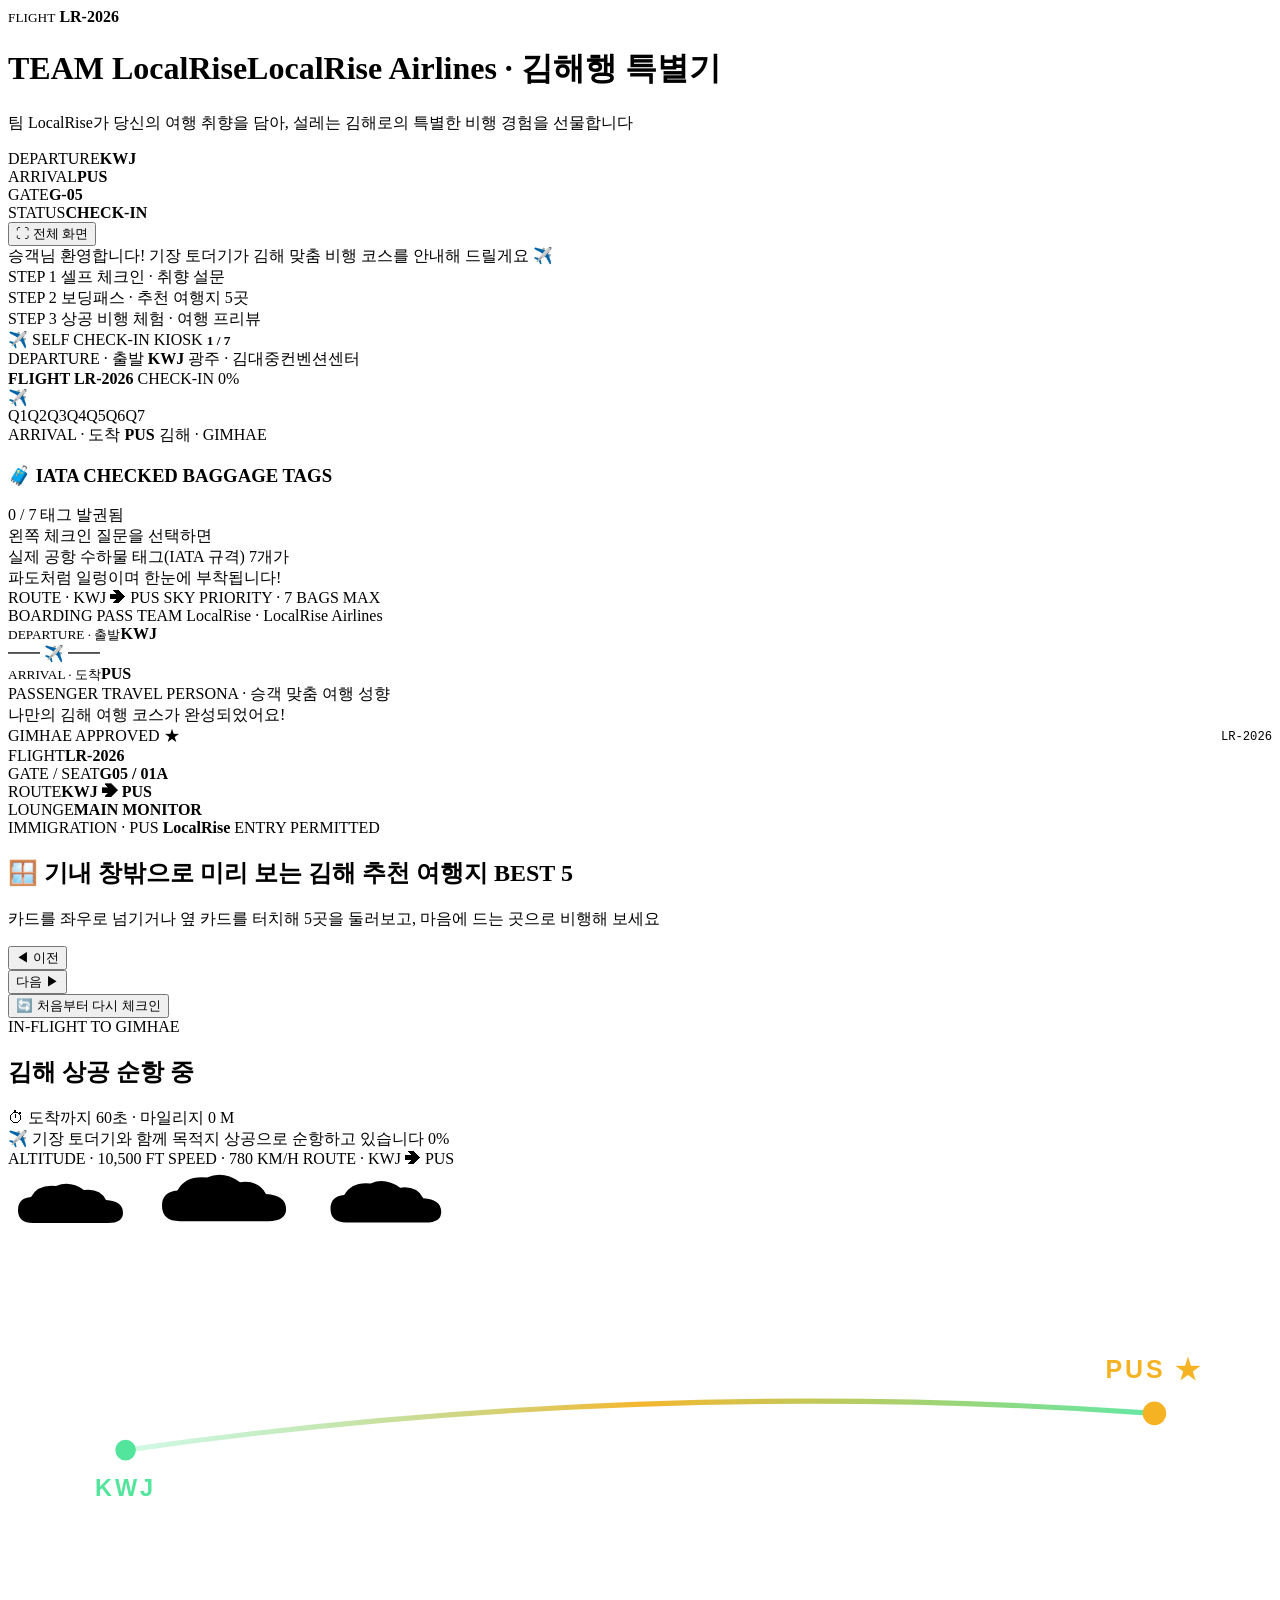
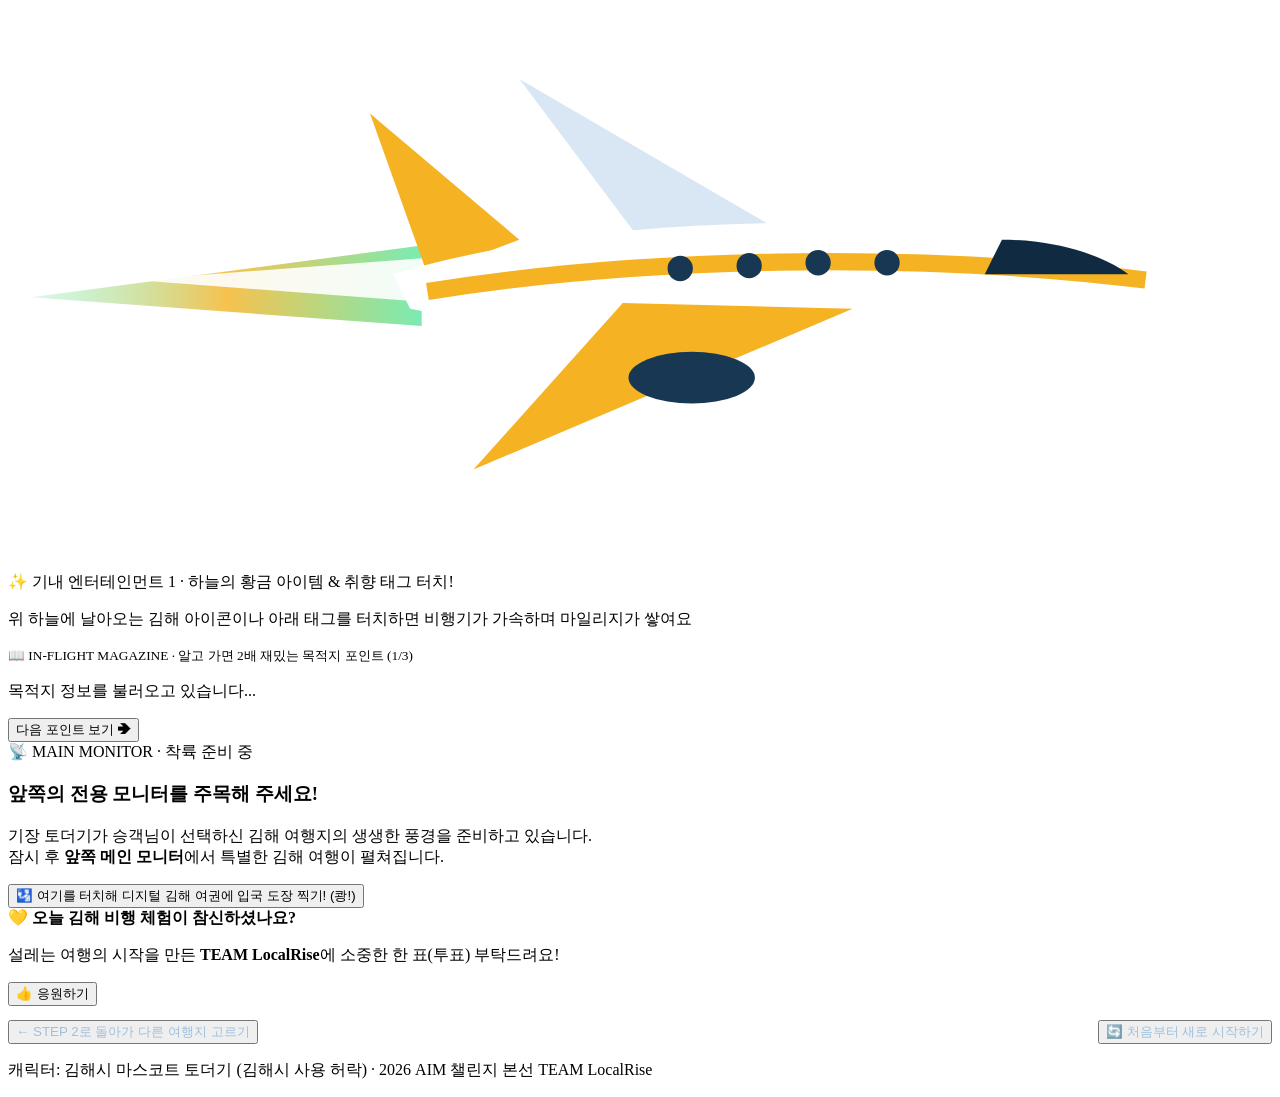
==== agent/static/airport.html @ 3593a007 "여행한다는 경험을 주기 위해서 공항 컨셉 테마로 꾸몄음" ====
<!DOCTYPE html>
<html lang="ko">
<head>
<meta charset="UTF-8">
<meta name="viewport" content="width=device-width, initial-scale=1, maximum-scale=1, user-scalable=no">
<meta name="mobile-web-app-capable" content="yes">
<meta name="apple-mobile-web-app-capable" content="yes">
<title>TEAM LocalRise · LocalRise Airlines 김해행 특별기</title>
<!-- 전시장 인터넷이 끊겨도 동작하도록 외부 폰트·스크립트를 쓰지 않고 로컬 CSS/JS로 분리 구성 -->
<link rel="stylesheet" href="/static/airport.css">
</head>
<body>
<div class="wrap">
  <!-- 상단 공항 전광판 헤더 -->
  <header class="airport-header">
    <div class="brand-left">
      <div class="flight-badge">
        <small>FLIGHT</small>
        <strong>LR-2026</strong>
      </div>
      <div class="title-box">
        <h1><b class="team-pill">TEAM LocalRise</b>LocalRise Airlines · <span>김해행 특별기</span></h1>
        <p class="sub">팀 LocalRise가 당신의 여행 취향을 담아, 설레는 김해로의 특별한 비행 경험을 선물합니다</p>
      </div>
    </div>

    <div class="fids-board">
      <div class="fids-item"><span>DEPARTURE</span><b>KWJ</b></div>
      <div class="fids-item"><span>ARRIVAL</span><b>PUS</b></div>
      <div class="fids-item"><span>GATE</span><b>G-05</b></div>
      <div class="fids-item"><span>STATUS</span><b class="blink" id="fidsStatus">CHECK-IN</b></div>
    </div>

    <div class="header-right">
      <button class="fs-btn" id="fsBtn" type="button" onclick="toggleFullscreen()">⛶ 전체 화면</button>
      <div class="bot">
        <div class="bubble" id="headerBubble">승객님 환영합니다! 기장 토더기가 김해 맞춤 비행 코스를 안내해 드릴게요 ✈️</div>
        <img src="/static/brand/todeogi_hello.png" alt="" onerror="this.remove()">
      </div>
    </div>
  </header>

  <!-- 3단계 진행 표시줄 (완료된 단계만 터치 이동 가능) -->
  <nav class="stepper">
    <div class="step-pill active" id="stepPill1" onclick="navigateStep(1)">
      <span class="num">STEP 1</span>
      <span>셀프 체크인 · 취향 설문</span>
    </div>
    <div class="step-pill locked" id="stepPill2" onclick="navigateStep(2)">
      <span class="num">STEP 2</span>
      <span>보딩패스 · 추천 여행지 5곳</span>
    </div>
    <div class="step-pill locked" id="stepPill3" onclick="navigateStep(3)">
      <span class="num">STEP 3</span>
      <span>상공 비행 체험 · 여행 프리뷰</span>
    </div>
  </nav>

  <!-- ==================== STAGE 1: 셀프 체크인 & IATA 수하물 태그 ==================== -->
  <section class="stage active" id="stage1">
    <div class="checkin-grid">
      <div class="panel">
        <div class="kiosk-top">
          <span class="kiosk-badge">✈️ SELF CHECK-IN KIOSK</span>
          <span style="font-size:.84rem;color:var(--muted);font-weight:700" id="qCounter">1 / 7</span>
        </div>

        <div class="runway-wrap">
          <div class="airport-endpoint dep">
            <span class="endpoint-role">DEPARTURE · 출발</span>
            <strong class="endpoint-iata">KWJ</strong>
            <span class="endpoint-city">광주 · 김대중컨벤션센터</span>
          </div>

          <div class="runway-center">
            <div class="runway-status-row">
              <b>FLIGHT LR-2026</b>
              <span id="runwayPct">CHECK-IN 0%</span>
            </div>
            <div class="runway-track">
              <div class="runway-fill" id="runwayFill" style="width: 0%"></div>
              <div class="plane-icon" id="planeIcon" style="left: 4%">✈️</div>
            </div>
            <div class="runway-dots" id="runwayDots">
              <span class="curr">Q1</span><span>Q2</span><span>Q3</span><span>Q4</span><span>Q5</span><span>Q6</span><span>Q7</span>
            </div>
          </div>

          <div class="airport-endpoint arr">
            <span class="endpoint-role">ARRIVAL · 도착</span>
            <strong class="endpoint-iata">PUS</strong>
            <span class="endpoint-city">김해 · GIMHAE</span>
          </div>
        </div>

        <div id="surveyBox"><div class="spinner"></div></div>
      </div>

      <!-- 오른쪽: 실제 항공사 IATA 수하물 태그 7개 한눈에 보기 보드 -->
      <aside class="luggage-panel">
        <div>
          <div class="luggage-header">
            <h3>🧳 IATA CHECKED BAGGAGE TAGS</h3>
            <span id="tagCountText">0 / 7 태그 발권됨</span>
          </div>
          <div class="suitcase" id="profile">
            <div class="luggage-empty">왼쪽 체크인 질문을 선택하면<br>실제 공항 수하물 태그(IATA 규격) 7개가<br>파도처럼 일렁이며 한눈에 부착됩니다!</div>
          </div>
        </div>
        <div class="luggage-foot">
          <span>ROUTE · KWJ ➔ PUS</span>
          <span>SKY PRIORITY · 7 BAGS MAX</span>
        </div>
      </aside>
    </div>
  </section>

  <!-- ==================== STAGE 2: 보딩패스 & 추천 여행지 5곳 선택 ==================== -->
  <section class="stage" id="stage2">
    <!-- 상단: 보딩패스 티켓 -->
    <div class="boarding-pass">
      <div class="bp-main">
        <div class="bp-top">
          <div class="bp-airline">
            <span>BOARDING PASS</span>
            TEAM LocalRise · LocalRise Airlines
          </div>
          <div class="bp-route">
            <div class="bp-city"><small>DEPARTURE · 출발</small><b>KWJ</b></div>
            <div class="bp-plane">━━ ✈️ ━━</div>
            <div class="bp-city"><small>ARRIVAL · 도착</small><b>PUS</b></div>
          </div>
        </div>

        <div class="bp-persona-box">
          <img src="/static/brand/todeogi_thumbsup.png" alt="" onerror="this.remove()">
          <div>
            <div class="bp-persona-label">PASSENGER TRAVEL PERSONA · 승객 맞춤 여행 성향</div>
            <div class="bp-persona-text" id="bpPersona">나만의 김해 여행 코스가 완성되었어요!</div>
          </div>
        </div>

        <div class="bp-tags" id="bpTags"></div>
      </div>

      <div class="bp-stub">
        <div class="bp-stub-left">
          <div style="display:flex;justify-content:space-between;align-items:center;gap:8px;">
            <span class="stamp-mark">GIMHAE APPROVED ★</span>
            <span style="font-family:monospace;font-size:.76rem;color:var(--muted)" id="bpSession">LR-2026</span>
          </div>
          <div class="stub-info">
            <div><span>FLIGHT</span><b>LR-2026</b></div>
            <div><span>GATE / SEAT</span><b>G05 / 01A</b></div>
            <div><span>ROUTE</span><b>KWJ ➔ PUS</b></div>
            <div><span>LOUNGE</span><b>MAIN MONITOR</b></div>
          </div>
        </div>

        <!-- 입국 심사 도장 (LocalRise Immigration Stamp) -->
        <div class="immigration-stamp" aria-label="LocalRise Immigration Stamp">
          <div class="imm-stamp-ring">
            <span class="imm-stamp-top">IMMIGRATION · PUS</span>
            <strong class="imm-stamp-center">LocalRise</strong>
            <span class="imm-stamp-sub">ENTRY PERMITTED</span>
          </div>
        </div>
      </div>
    </div>

    <!-- 하단: 비행기 창문 뷰 5개 추천지 셔플 카드 덱 -->
    <div class="window-deck-section">
      <div class="deck-header">
        <div>
          <h2>🪟 기내 창밖으로 미리 보는 김해 추천 여행지 BEST 5</h2>
          <p>카드를 좌우로 넘기거나 옆 카드를 터치해 5곳을 둘러보고, 마음에 드는 곳으로 비행해 보세요</p>
        </div>
        <div class="deck-controls">
          <button class="deck-nav-btn" id="prevCardBtn" type="button" aria-label="이전 추천지">◀ 이전</button>
          <div class="deck-dots" id="deckDots"></div>
          <button class="deck-nav-btn" id="nextCardBtn" type="button" aria-label="다음 추천지">다음 ▶</button>
        </div>
      </div>

      <div class="deck-viewport" id="deckViewport">
        <div class="deck-stage" id="recoBox"></div>
      </div>
    </div>

    <div class="stage-bottom-bar">
      <button class="restart-btn" id="restart" type="button">🔄 처음부터 다시 체크인</button>
    </div>
  </section>

  <!-- ==================== STAGE 3: 상공 비행 체험 + 모니터 안내 ==================== -->
  <section class="stage" id="stage3">
    <div class="inflight-stage">
      <div class="inflight-top-bar">
        <div class="inflight-dest-badge">
          <span>IN-FLIGHT TO GIMHAE</span>
          <h2 id="inflightTitle">김해 상공 순항 중</h2>
        </div>
        <div class="countdown-pill" id="countdownPill">⏱ 도착까지 60초 · 마일리지 0 M</div>
      </div>

      <!-- 60초 비행 진행 게이지 -->
      <div class="render-progress-box">
        <div class="render-progress-head">
          <span id="renderStatusText">✈️ 기장 토더기와 함께 목적지 상공으로 순항하고 있습니다</span>
          <span id="renderPctText">0%</span>
        </div>
        <div class="render-bar-bg">
          <div class="render-bar-fill" id="renderBarFill"></div>
        </div>
      </div>

      <!-- 하늘 비행 + 터치 가능한 가야 왕관/별 수집 미니게임 씬 -->
      <div class="flight-sky-scene" id="flightScene">
        <div class="cockpit-hud">
          <span class="hud-pill" id="hudAlt">ALTITUDE · 10,500 FT</span>
          <span class="hud-pill" id="hudSpeed">SPEED · 780 KM/H</span>
          <span class="hud-pill" id="hudRoute">ROUTE · KWJ ➔ PUS</span>
        </div>

        <div class="wind-lines">
          <div class="wind-line" style="top:28%;width:140px;animation-delay:0s;animation-duration:0.85s"></div>
          <div class="wind-line" style="top:45%;width:210px;animation-delay:0.3s;animation-duration:0.7s"></div>
          <div class="wind-line" style="top:65%;width:160px;animation-delay:0.55s;animation-duration:0.95s"></div>
          <div class="wind-line" style="top:80%;width:190px;animation-delay:0.15s;animation-duration:0.75s"></div>
        </div>

        <svg class="cloud-item" style="top:22px;width:130px;height:55px;animation-duration:6.5s;animation-delay:-1s" viewBox="0 0 130 55">
          <path d="M25,45 Q10,45 10,32 Q10,20 23,19 Q30,6 48,8 Q62,2 76,12 Q92,10 98,22 Q115,23 115,35 Q115,45 100,45 Z"/>
        </svg>
        <svg class="cloud-item" style="top:125px;width:170px;height:65px;animation-duration:5.2s;animation-delay:-3.2s" viewBox="0 0 130 55">
          <path d="M25,45 Q10,45 10,32 Q10,20 23,19 Q30,6 48,8 Q62,2 76,12 Q92,10 98,22 Q115,23 115,35 Q115,45 100,45 Z"/>
        </svg>
        <svg class="cloud-item cloud-front" style="top:148px;width:145px;height:58px;animation-duration:3.4s;animation-delay:-0.8s" viewBox="0 0 130 55">
          <path d="M25,45 Q10,45 10,32 Q10,20 23,19 Q30,6 48,8 Q62,2 76,12 Q92,10 98,22 Q115,23 115,35 Q115,45 100,45 Z"/>
        </svg>

        <svg class="route-svg" viewBox="0 0 860 220" preserveAspectRatio="none">
          <defs>
            <linearGradient id="routeGrad" x1="0%" y1="0%" x2="100%" y2="0%">
              <stop offset="0%" stop-color="#52e59b" stop-opacity="0.25"/>
              <stop offset="50%" stop-color="#f5b324" stop-opacity="0.95"/>
              <stop offset="100%" stop-color="#52e59b" stop-opacity="0.9"/>
            </linearGradient>
          </defs>
          <path class="route-dash" d="M 80 145 Q 430 95 780 120" fill="none" stroke="url(#routeGrad)" stroke-width="3.5"/>
          <circle cx="80" cy="145" r="7" fill="#52e59b"/>
          <text x="80" y="176" text-anchor="middle" fill="#52e59b" font-family="'Montserrat', 'Segoe UI', 'Pretendard', sans-serif" font-size="16" font-weight="900" letter-spacing="2">KWJ</text>
          <circle cx="780" cy="120" r="8" fill="#f5b324"/>
          <text x="780" y="96" text-anchor="middle" fill="#f5b324" font-family="'Montserrat', 'Segoe UI', 'Pretendard', sans-serif" font-size="17" font-weight="900" letter-spacing="2">PUS ★</text>
        </svg>

        <div class="flying-jet-wrap" id="flyingJet">
          <svg viewBox="0 0 220 105" width="100%" height="100%">
            <g class="jet-contrail">
              <polygon points="4,58 72,49 72,63" fill="url(#routeGrad)" opacity="0.85"/>
              <polygon points="22,55 75,51 75,59" fill="#ffffff" opacity="0.9"/>
            </g>
            <g transform="translate(55, 12)">
              <polygon points="18,42 8,14 34,36" fill="#f5b324"/>
              <polygon points="58,40 34,8 82,36" fill="#d9e7f5"/>
              <path d="M12,42 C45,32 95,30 138,38 C148,40 154,44 146,49 C112,56 52,55 15,48 Z" fill="#ffffff"/>
              <path d="M18,45 C55,39 102,38 143,43" fill="none" stroke="#f5b324" stroke-width="3"/>
              <path d="M118,36 C128,36 136,39 140,42 L115,42 Z" fill="#102a42"/>
              <circle cx="62" cy="41" r="2.2" fill="#173753"/>
              <circle cx="74" cy="40.5" r="2.2" fill="#173753"/>
              <circle cx="86" cy="40" r="2.2" fill="#173753"/>
              <circle cx="98" cy="40" r="2.2" fill="#173753"/>
              <polygon points="52,47 26,76 92,48" fill="#f5b324"/>
              <ellipse cx="64" cy="60" rx="11" ry="4.5" fill="#173753"/>
            </g>
          </svg>
        </div>

        <!-- 하늘에 떠다니는 보너스 아이템 컨테이너 -->
        <div id="skyTokenLayer"></div>
      </div>

      <!-- 하단 2열: 왼쪽 기내 엔터테인먼트 / 오른쪽 외부 모니터 안내 & 여권 스탬프 & 응원 -->
      <div class="inflight-grid">
        <div class="ent-card">
          <div>
            <div class="ent-title">✨ 기내 엔터테인먼트 1 · 하늘의 황금 아이템 & 취향 태그 터치!</div>
            <p class="ent-sub">위 하늘에 날아오는 김해 아이콘이나 아래 태그를 터치하면 비행기가 가속하며 마일리지가 쌓여요</p>
            <div class="floating-tags" id="floatingTags"></div>
          </div>

          <div class="magazine-box">
            <small id="magStepLabel">📖 IN-FLIGHT MAGAZINE · 알고 가면 2배 재밌는 목적지 포인트 (1/3)</small>
            <p id="magFactText">목적지 정보를 불러오고 있습니다...</p>
            <button class="next-tip-btn" id="nextTipBtn" type="button">다음 포인트 보기 ➔</button>
          </div>
        </div>

        <div class="monitor-broadcast-card">
          <div>
            <div class="tv-frame">
              <span class="tv-status-badge" id="tvStatusBadge">📡 MAIN MONITOR · 착륙 준비 중</span>
              <h3 id="tvHeadline">앞쪽의 전용 모니터를 주목해 주세요!</h3>
              <p id="tvSubtext">기장 토더기가 승객님이 선택하신 김해 여행지의 생생한 풍경을 준비하고 있습니다.<br>잠시 후 <b>앞쪽 메인 모니터</b>에서 특별한 김해 여행이 펼쳐집니다.</p>
            </div>

            <button class="passport-stamp-btn" id="passportStampBtn" type="button">
              🛂 여기를 터치해 디지털 김해 여권에 입국 도장 찍기! (쾅!)
            </button>
          </div>

          <div class="vote-banner">
            <div>
              <strong>💛 오늘 김해 비행 체험이 참신하셨나요?</strong>
              <p>설레는 여행의 시작을 만든 <b>TEAM LocalRise</b>에 소중한 한 표(투표) 부탁드려요!</p>
            </div>
            <button class="like-btn" id="likeBtn" onclick="toggleCheer(this)">👍 응원하기</button>
          </div>
        </div>
      </div>

      <div style="margin-top:14px;display:flex;justify-content:space-between;align-items:center;">
        <button class="back-btn" style="color:#9ec0de;margin:0" onclick="navigateStep(2)">← STEP 2로 돌아가 다른 여행지 고르기</button>
        <button class="back-btn" style="color:#9ec0de;margin:0" onclick="startSurvey()">🔄 처음부터 새로 시작하기</button>
      </div>
    </div>
  </section>

  <p class="credit">캐릭터: 김해시 마스코트 토더기 (김해시 사용 허락) · 2026 AIM 챌린지 본선 TEAM LocalRise</p>
  <div class="debug" id="debug" hidden></div>
</div>

<script src="/static/airport.js"></script>
</body>
</html>
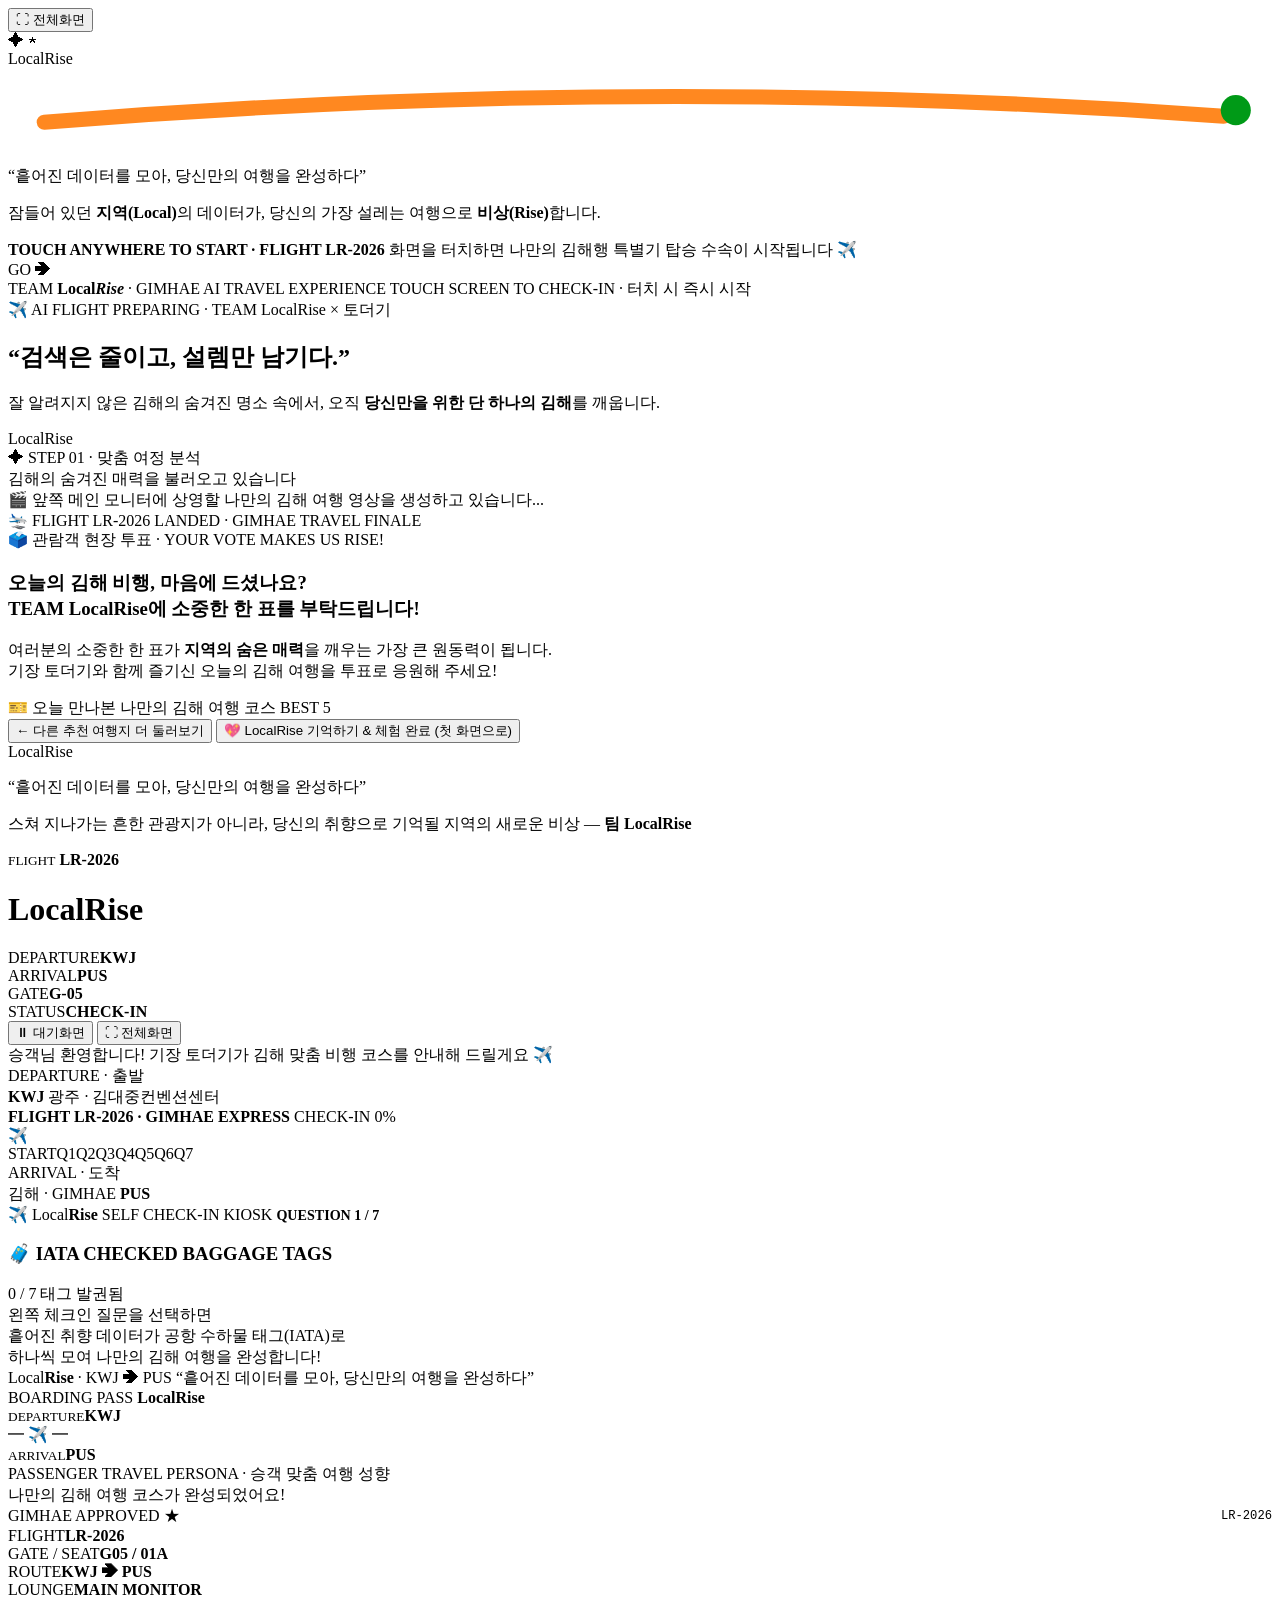
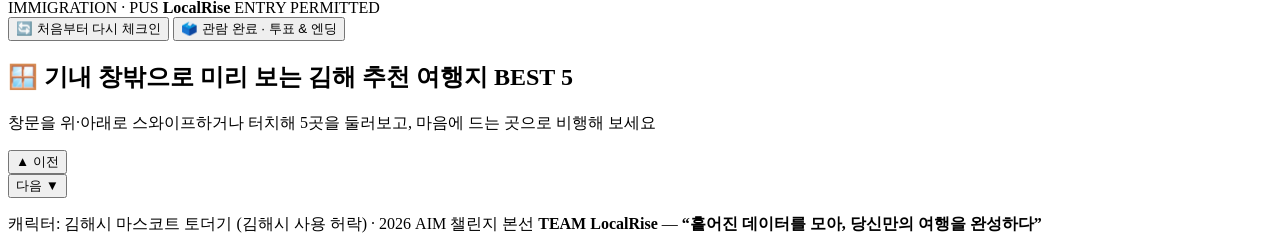
==== commit b5414e16: "영상 로딩 화면 타원 문구 안착 및 텍스트 전환 개선, 영상 완료 후 STEP 2 복귀 흐름 적용" ====
--- a/agent/static/airport.html
+++ b/agent/static/airport.html
@@ -5,22 +5,155 @@
 <meta name="viewport" content="width=device-width, initial-scale=1, maximum-scale=1, user-scalable=no">
 <meta name="mobile-web-app-capable" content="yes">
 <meta name="apple-mobile-web-app-capable" content="yes">
-<title>TEAM LocalRise · LocalRise Airlines 김해행 특별기</title>
+<title>LocalRise · 흩어진 데이터를 모아, 당신만의 여행을 완성하다</title>
 <!-- 전시장 인터넷이 끊겨도 동작하도록 외부 폰트·스크립트를 쓰지 않고 로컬 CSS/JS로 분리 구성 -->
-<link rel="stylesheet" href="/static/airport.css">
+<link rel="stylesheet" href="/static/airport.css?v=revolver23">
 </head>
 <body>
+
+<!-- ==================== STANDBY SCREEN: SANKOU! 레퍼런스 감성 × PPT 브랜딩 대기 화면 ==================== -->
+<div class="standby-overlay" id="standbyOverlay" role="button" tabindex="0" aria-label="화면을 터치하여 시작하기">
+  <button class="standby-fs-btn" id="standbyFsBtn" type="button" title="전체화면 전환">⛶ 전체화면</button>
+  <div class="standby-ambient">
+    <span class="ambient-orb orb-green"></span>
+    <span class="ambient-orb orb-orange"></span>
+    <div class="standby-arch"></div>
+    <div class="standby-dots-deco left"></div>
+    <div class="standby-dots-deco right"></div>
+  </div>
+
+  <div class="standby-card">
+    <!-- 중앙 마스코트 히어로 -->
+    <div class="standby-hero-stage">
+      <div class="standby-mascot-center">
+        <span class="mascot-sparkle s1">✦</span>
+        <span class="mascot-sparkle s2">★</span>
+        <img class="standby-hero-todeogi" src="/static/brand/todeogi_plane.png?v=tr2" alt="비행기 탄 기장 토더기" onerror="this.remove()">
+      </div>
+    </div>
+
+    <!-- 압도적 메인 타이틀 LocalRise + 오렌지 스워시 데코 -->
+    <div class="standby-logo-wrap">
+      <div class="standby-logo" aria-label="LocalRise">
+        <span class="logo-local">Local</span><span class="logo-rise">Rise</span>
+      </div>
+      <svg class="standby-logo-swash" viewBox="0 0 420 26" fill="none">
+        <path d="M12 18 Q 210 2 404 16" stroke="#ff8820" stroke-width="5" stroke-linecap="round"/>
+        <circle cx="408" cy="14" r="5" fill="#009a17"/>
+      </svg>
+    </div>
+
+    <p class="standby-slogan">&ldquo;흩어진 데이터를 모아, 당신만의 여행을 완성하다&rdquo;</p>
+    <p class="standby-manifesto">잠들어 있던 <b>지역(Local)</b>의 데이터가, 당신의 가장 설레는 여행으로 <b>비상(Rise)</b>합니다.</p>
+
+    <div class="standby-touch-cta">
+      <img src="/static/brand/todeogi_hello.png?v=tr2" alt="" onerror="this.remove()">
+      <div class="touch-cta-text">
+        <strong>TOUCH ANYWHERE TO START · FLIGHT LR-2026</strong>
+        <span>화면을 터치하면 나만의 김해행 특별기 탑승 수속이 시작됩니다 ✈️</span>
+      </div>
+      <span class="cta-go-circle">GO ➔</span>
+    </div>
+  </div>
+
+  <div class="standby-footer">
+    <span>TEAM <b>Local<em class="rise-em">Rise</em></b> · GIMHAE AI TRAVEL EXPERIENCE</span>
+    <span>TOUCH SCREEN TO CHECK-IN · 터치 시 즉시 시작</span>
+  </div>
+</div>
+
+<!-- ==================== STEP 3 VIDEO LOADING OVERLAY: 영상 생성 중 노출되는 LocalRise 브랜드 로딩 화면 ==================== -->
+<div class="intro-overlay hidden" id="introOverlay" role="button" tabindex="0" aria-label="영상 생성 로딩 화면">
+  <div class="standby-ambient">
+    <span class="ambient-orb orb-green"></span>
+    <span class="ambient-orb orb-orange"></span>
+    <div class="standby-arch"></div>
+    <div class="standby-dots-deco left"></div>
+    <div class="standby-dots-deco right"></div>
+  </div>
+
+  <div class="intro-card">
+    <img class="intro-mascot-hero" src="/static/brand/todeogi_plane.png?v=tr2" alt="기장 토더기" onerror="this.remove()">
+    <div class="intro-badge" id="introBadge">✈️ AI FLIGHT PREPARING · TEAM LocalRise × 토더기</div>
+    <h2 class="intro-headline" id="introHeadline">&ldquo;검색은 줄이고, <span>설렘만 남기다.</span>&rdquo;</h2>
+    <p class="intro-subcopy" id="introSubcopy">
+      잘 알려지지 않은 김해의 숨겨진 명소 속에서, 오직 <b>당신만을 위한 단 하나의 김해</b>를 깨웁니다.
+    </p>
+    <div class="intro-brand-lockup">
+      <div class="intro-logo"><span class="logo-local">Local</span><span class="logo-rise">Rise</span></div>
+      <div class="intro-story-box" id="introStoryBox" aria-live="polite">
+        <span class="intro-step-pill" id="introStepPill">✦ STEP 01 · 맞춤 여정 분석</span>
+        <div class="intro-kinetic-line" id="introKineticLine">
+          <span class="k-word-mask"><span class="k-word">김해의</span></span>
+          <span class="k-word-mask"><span class="k-word">숨겨진</span></span>
+          <span class="k-word-mask"><span class="k-word highlight">매력을</span></span>
+          <span class="k-word-mask"><span class="k-word">불러오고</span></span>
+          <span class="k-word-mask"><span class="k-word">있습니다</span></span>
+        </div>
+      </div>
+    </div>
+    <div class="intro-progress-wrap">
+      <div class="intro-progress-bar" id="introProgressBar"></div>
+    </div>
+    <span class="intro-skip-hint" id="introSkipHint">🎬 앞쪽 메인 모니터에 상영할 나만의 김해 여행 영상을 생성하고 있습니다...</span>
+  </div>
+</div>
+
+<!-- ==================== FINALE OVERLAY: 관람객 투표 강조 중심 피날레 & LocalRise 팀 엔딩 ==================== -->
+<div class="finale-overlay hidden" id="finaleOverlay">
+  <div class="standby-ambient">
+    <span class="ambient-orb orb-green"></span>
+    <span class="ambient-orb orb-orange"></span>
+  </div>
+
+  <div class="finale-card">
+    <div class="standby-pill">🛬 FLIGHT LR-2026 LANDED · GIMHAE TRAVEL FINALE</div>
+
+    <div class="finale-vote-box">
+      <img class="finale-vote-mascot" src="/static/brand/todeogi_vote.png?v=tr2" alt="투표하는 토더기" onerror="this.remove()">
+      <div class="finale-vote-content">
+        <div class="vote-box-badge">🗳️ 관람객 현장 투표 · YOUR VOTE MAKES US RISE!</div>
+        <h3>오늘의 김해 비행, 마음에 드셨나요?<br><span>TEAM <b class="logo-local">Local</b><b class="logo-rise">Rise</b></span>에 소중한 한 표를 부탁드립니다!</h3>
+        <p>
+          여러분의 소중한 한 표가 <b>지역의 숨은 매력</b>을 깨우는 가장 큰 원동력이 됩니다.<br>
+          기장 토더기와 함께 즐기신 오늘의 김해 여행을 투표로 응원해 주세요!
+        </p>
+      </div>
+      <img class="finale-vote-mascot" src="/static/brand/todeogi_cheer.png?v=tr2" alt="응원하는 토더기" onerror="this.remove()">
+    </div>
+
+    <div class="finale-course-summary">
+      <span class="course-summary-label">🎫 오늘 만나본 나만의 김해 여행 코스 BEST 5</span>
+      <div class="course-summary-pills" id="finaleCourseList"></div>
+    </div>
+
+    <div class="finale-actions">
+      <button class="finale-secondary-btn" type="button" onclick="closeFinaleToStep2()">← 다른 추천 여행지 더 둘러보기</button>
+      <button class="finale-primary-btn" type="button" onclick="finishAndReturnStandby()">💖 LocalRise 기억하기 &amp; 체험 완료 (첫 화면으로)</button>
+    </div>
+
+    <div class="finale-brand-signoff">
+      <div class="finale-logo" aria-label="LocalRise">
+        <span class="logo-local">Local</span><span class="logo-rise">Rise</span>
+      </div>
+      <p class="finale-slogan">&ldquo;흩어진 데이터를 모아, 당신만의 여행을 완성하다&rdquo;</p>
+      <p class="finale-message">스쳐 지나가는 흔한 관광지가 아니라, 당신의 취향으로 기억될 지역의 새로운 비상 &mdash; <b>팀 LocalRise</b></p>
+    </div>
+  </div>
+</div>
+
 <div class="wrap">
-  <!-- 상단 공항 전광판 헤더 -->
+  <!-- 상단 공항 전광판 헤더 (LocalRise 브랜딩 적용) -->
   <header class="airport-header">
     <div class="brand-left">
-      <div class="flight-badge">
+      <div class="flight-badge" onclick="showStandbyScreen()" title="대기 화면으로 전환">
         <small>FLIGHT</small>
         <strong>LR-2026</strong>
       </div>
       <div class="title-box">
-        <h1><b class="team-pill">TEAM LocalRise</b>LocalRise Airlines · <span>김해행 특별기</span></h1>
-        <p class="sub">팀 LocalRise가 당신의 여행 취향을 담아, 설레는 김해로의 특별한 비행 경험을 선물합니다</p>
+        <h1>
+          <span class="brand-word"><b class="logo-local-inv">Local</b><b class="logo-rise">Rise</b></span>
+        </h1>
       </div>
     </div>
 
@@ -32,65 +165,55 @@
     </div>
 
     <div class="header-right">
-      <button class="fs-btn" id="fsBtn" type="button" onclick="toggleFullscreen()">⛶ 전체 화면</button>
+      <button class="fs-btn" id="standbyBtn" type="button" onclick="showStandbyScreen()" title="대기 화면 띄우기">⏸ 대기화면</button>
+      <button class="fs-btn" id="fsBtn" type="button" onclick="toggleFullscreen()">⛶ 전체화면</button>
       <div class="bot">
         <div class="bubble" id="headerBubble">승객님 환영합니다! 기장 토더기가 김해 맞춤 비행 코스를 안내해 드릴게요 ✈️</div>
-        <img src="/static/brand/todeogi_hello.png" alt="" onerror="this.remove()">
+        <img src="/static/brand/todeogi_hello.png?v=tr2" alt="" onerror="this.remove()">
       </div>
     </div>
   </header>
 
-  <!-- 3단계 진행 표시줄 (완료된 단계만 터치 이동 가능) -->
-  <nav class="stepper">
-    <div class="step-pill active" id="stepPill1" onclick="navigateStep(1)">
-      <span class="num">STEP 1</span>
-      <span>셀프 체크인 · 취향 설문</span>
-    </div>
-    <div class="step-pill locked" id="stepPill2" onclick="navigateStep(2)">
-      <span class="num">STEP 2</span>
-      <span>보딩패스 · 추천 여행지 5곳</span>
-    </div>
-    <div class="step-pill locked" id="stepPill3" onclick="navigateStep(3)">
-      <span class="num">STEP 3</span>
-      <span>상공 비행 체험 · 여행 프리뷰</span>
-    </div>
-  </nav>
+  <!-- 상단 전광판 스타일 출발(DEPARTURE) · 도착(ARRIVAL) 비행 루트 보드 (기존 STEP 1·2·3 바 위치 대체) -->
+  <div class="runway-wrap fids-runway-bar" id="topRunwayBar">
+    <div class="airport-endpoint dep">
+      <span class="endpoint-role">DEPARTURE · 출발</span>
+      <div class="endpoint-main-row">
+        <strong class="endpoint-iata">KWJ</strong>
+        <span class="endpoint-city">광주 · 김대중컨벤션센터</span>
+      </div>
+    </div>
+
+    <div class="runway-center">
+      <div class="runway-status-row">
+        <b>FLIGHT LR-2026 · GIMHAE EXPRESS</b>
+        <span id="runwayPct">CHECK-IN 0%</span>
+      </div>
+      <div class="runway-track">
+        <div class="runway-fill" id="runwayFill" style="width: 0%"></div>
+        <div class="plane-icon" id="planeIcon" style="left: 0%">✈️</div>
+      </div>
+      <div class="runway-dots" id="runwayDots">
+        <span class="curr" style="left:0.00%">START</span><span class="curr" style="left:14.29%">Q1</span><span style="left:28.57%">Q2</span><span style="left:42.86%">Q3</span><span style="left:57.14%">Q4</span><span style="left:71.43%">Q5</span><span style="left:85.71%">Q6</span><span style="left:100.00%">Q7</span>
+      </div>
+    </div>
+
+    <div class="airport-endpoint arr">
+      <span class="endpoint-role">ARRIVAL · 도착</span>
+      <div class="endpoint-main-row">
+        <span class="endpoint-city">김해 · GIMHAE</span>
+        <strong class="endpoint-iata">PUS</strong>
+      </div>
+    </div>
+  </div>
 
   <!-- ==================== STAGE 1: 셀프 체크인 & IATA 수하물 태그 ==================== -->
   <section class="stage active" id="stage1">
     <div class="checkin-grid">
       <div class="panel">
         <div class="kiosk-top">
-          <span class="kiosk-badge">✈️ SELF CHECK-IN KIOSK</span>
-          <span style="font-size:.84rem;color:var(--muted);font-weight:700" id="qCounter">1 / 7</span>
-        </div>
-
-        <div class="runway-wrap">
-          <div class="airport-endpoint dep">
-            <span class="endpoint-role">DEPARTURE · 출발</span>
-            <strong class="endpoint-iata">KWJ</strong>
-            <span class="endpoint-city">광주 · 김대중컨벤션센터</span>
-          </div>
-
-          <div class="runway-center">
-            <div class="runway-status-row">
-              <b>FLIGHT LR-2026</b>
-              <span id="runwayPct">CHECK-IN 0%</span>
-            </div>
-            <div class="runway-track">
-              <div class="runway-fill" id="runwayFill" style="width: 0%"></div>
-              <div class="plane-icon" id="planeIcon" style="left: 4%">✈️</div>
-            </div>
-            <div class="runway-dots" id="runwayDots">
-              <span class="curr">Q1</span><span>Q2</span><span>Q3</span><span>Q4</span><span>Q5</span><span>Q6</span><span>Q7</span>
-            </div>
-          </div>
-
-          <div class="airport-endpoint arr">
-            <span class="endpoint-role">ARRIVAL · 도착</span>
-            <strong class="endpoint-iata">PUS</strong>
-            <span class="endpoint-city">김해 · GIMHAE</span>
-          </div>
+          <span class="kiosk-badge">✈️ Local<b class="logo-rise">Rise</b> SELF CHECK-IN KIOSK</span>
+          <span style="font-size:.88rem;color:var(--rise-dark);font-weight:900" id="qCounter">QUESTION 1 / 7</span>
         </div>
 
         <div id="surveyBox"><div class="spinner"></div></div>
@@ -104,95 +227,101 @@
             <span id="tagCountText">0 / 7 태그 발권됨</span>
           </div>
           <div class="suitcase" id="profile">
-            <div class="luggage-empty">왼쪽 체크인 질문을 선택하면<br>실제 공항 수하물 태그(IATA 규격) 7개가<br>파도처럼 일렁이며 한눈에 부착됩니다!</div>
+            <div class="luggage-empty">왼쪽 체크인 질문을 선택하면<br>흩어진 취향 데이터가 공항 수하물 태그(IATA)로<br>하나씩 모여 나만의 김해 여행을 완성합니다!</div>
           </div>
         </div>
         <div class="luggage-foot">
-          <span>ROUTE · KWJ ➔ PUS</span>
-          <span>SKY PRIORITY · 7 BAGS MAX</span>
+          <span>Local<b class="logo-rise">Rise</b> · KWJ ➔ PUS</span>
+          <span>&ldquo;흩어진 데이터를 모아, 당신만의 여행을 완성하다&rdquo;</span>
         </div>
       </aside>
     </div>
   </section>
 
-  <!-- ==================== STAGE 2: 보딩패스 & 추천 여행지 5곳 선택 ==================== -->
+  <!-- ==================== STAGE 2: 좌측 보딩패스 & 우측 상하(위·아래) 셔플 추천 여행지 5곳 ==================== -->
   <section class="stage" id="stage2">
-    <!-- 상단: 보딩패스 티켓 -->
-    <div class="boarding-pass">
-      <div class="bp-main">
-        <div class="bp-top">
-          <div class="bp-airline">
-            <span>BOARDING PASS</span>
-            TEAM LocalRise · LocalRise Airlines
-          </div>
-          <div class="bp-route">
-            <div class="bp-city"><small>DEPARTURE · 출발</small><b>KWJ</b></div>
-            <div class="bp-plane">━━ ✈️ ━━</div>
-            <div class="bp-city"><small>ARRIVAL · 도착</small><b>PUS</b></div>
-          </div>
-        </div>
-
-        <div class="bp-persona-box">
-          <img src="/static/brand/todeogi_thumbsup.png" alt="" onerror="this.remove()">
+    <div class="stage2-split-grid">
+      <!-- 좌측 컬럼: 보딩패스 티켓 + 다시 체크인 버튼 -->
+      <div class="stage2-left-col">
+        <div class="boarding-pass">
+          <div class="bp-main">
+            <div class="bp-top">
+              <div class="bp-airline">
+                <span>BOARDING PASS</span>
+                <strong class="bp-brand"><b class="logo-local">Local</b><b class="logo-rise">Rise</b></strong>
+              </div>
+              <div class="bp-route">
+                <div class="bp-city"><small>DEPARTURE</small><b>KWJ</b></div>
+                <div class="bp-plane">━ ✈️ ━</div>
+                <div class="bp-city"><small>ARRIVAL</small><b>PUS</b></div>
+              </div>
+            </div>
+
+            <div class="bp-persona-box">
+              <img src="/static/brand/todeogi_thumbsup.png?v=tr2" alt="" onerror="this.remove()">
+              <div>
+                <div class="bp-persona-label">PASSENGER TRAVEL PERSONA · 승객 맞춤 여행 성향</div>
+                <div class="bp-persona-text" id="bpPersona">나만의 김해 여행 코스가 완성되었어요!</div>
+              </div>
+            </div>
+
+            <div class="bp-tags" id="bpTags"></div>
+          </div>
+
+          <div class="bp-stub">
+            <div class="bp-stub-left">
+              <div style="display:flex;justify-content:space-between;align-items:center;gap:8px;">
+                <span class="stamp-mark">GIMHAE APPROVED ★</span>
+                <span style="font-family:monospace;font-size:.76rem;color:var(--muted)" id="bpSession">LR-2026</span>
+              </div>
+              <div class="stub-info">
+                <div><span>FLIGHT</span><b>LR-2026</b></div>
+                <div><span>GATE / SEAT</span><b>G05 / 01A</b></div>
+                <div><span>ROUTE</span><b>KWJ ➔ PUS</b></div>
+                <div><span>LOUNGE</span><b>MAIN MONITOR</b></div>
+              </div>
+            </div>
+
+            <!-- 입국 심사 도장 (LocalRise Immigration Stamp) -->
+            <div class="immigration-stamp" aria-label="LocalRise Immigration Stamp">
+              <div class="imm-stamp-ring">
+                <span class="imm-stamp-top">IMMIGRATION · PUS</span>
+                <strong class="imm-stamp-center"><b class="logo-local">Local</b><b class="logo-rise">Rise</b></strong>
+                <span class="imm-stamp-sub">ENTRY PERMITTED</span>
+              </div>
+            </div>
+          </div>
+        </div>
+
+        <div class="stage-bottom-bar">
+          <button class="restart-btn" id="restart" type="button">🔄 처음부터 다시 체크인</button>
+          <button class="finale-go-btn" id="goFinaleBtn" type="button" onclick="showFinaleScreen()">🗳️ 관람 완료 · 투표 &amp; 엔딩</button>
+        </div>
+      </div>
+
+      <!-- 우측 컬럼: 위·아래 세로 셔플 추천지 5곳 덱 -->
+      <div class="window-deck-section">
+        <div class="deck-header">
           <div>
-            <div class="bp-persona-label">PASSENGER TRAVEL PERSONA · 승객 맞춤 여행 성향</div>
-            <div class="bp-persona-text" id="bpPersona">나만의 김해 여행 코스가 완성되었어요!</div>
-          </div>
-        </div>
-
-        <div class="bp-tags" id="bpTags"></div>
-      </div>
-
-      <div class="bp-stub">
-        <div class="bp-stub-left">
-          <div style="display:flex;justify-content:space-between;align-items:center;gap:8px;">
-            <span class="stamp-mark">GIMHAE APPROVED ★</span>
-            <span style="font-family:monospace;font-size:.76rem;color:var(--muted)" id="bpSession">LR-2026</span>
-          </div>
-          <div class="stub-info">
-            <div><span>FLIGHT</span><b>LR-2026</b></div>
-            <div><span>GATE / SEAT</span><b>G05 / 01A</b></div>
-            <div><span>ROUTE</span><b>KWJ ➔ PUS</b></div>
-            <div><span>LOUNGE</span><b>MAIN MONITOR</b></div>
-          </div>
-        </div>
-
-        <!-- 입국 심사 도장 (LocalRise Immigration Stamp) -->
-        <div class="immigration-stamp" aria-label="LocalRise Immigration Stamp">
-          <div class="imm-stamp-ring">
-            <span class="imm-stamp-top">IMMIGRATION · PUS</span>
-            <strong class="imm-stamp-center">LocalRise</strong>
-            <span class="imm-stamp-sub">ENTRY PERMITTED</span>
-          </div>
-        </div>
-      </div>
-    </div>
-
-    <!-- 하단: 비행기 창문 뷰 5개 추천지 셔플 카드 덱 -->
-    <div class="window-deck-section">
-      <div class="deck-header">
-        <div>
-          <h2>🪟 기내 창밖으로 미리 보는 김해 추천 여행지 BEST 5</h2>
-          <p>카드를 좌우로 넘기거나 옆 카드를 터치해 5곳을 둘러보고, 마음에 드는 곳으로 비행해 보세요</p>
-        </div>
-        <div class="deck-controls">
-          <button class="deck-nav-btn" id="prevCardBtn" type="button" aria-label="이전 추천지">◀ 이전</button>
-          <div class="deck-dots" id="deckDots"></div>
-          <button class="deck-nav-btn" id="nextCardBtn" type="button" aria-label="다음 추천지">다음 ▶</button>
-        </div>
-      </div>
-
-      <div class="deck-viewport" id="deckViewport">
-        <div class="deck-stage" id="recoBox"></div>
-      </div>
-    </div>
-
-    <div class="stage-bottom-bar">
-      <button class="restart-btn" id="restart" type="button">🔄 처음부터 다시 체크인</button>
+            <h2>🪟 기내 창밖으로 미리 보는 김해 추천 여행지 BEST 5</h2>
+            <p>창문을 위·아래로 스와이프하거나 터치해 5곳을 둘러보고, 마음에 드는 곳으로 비행해 보세요</p>
+          </div>
+          <div class="deck-controls">
+            <button class="deck-nav-btn" id="prevCardBtn" type="button" aria-label="이전 추천지">▲ 이전</button>
+            <div class="deck-dots" id="deckDots"></div>
+            <button class="deck-nav-btn" id="nextCardBtn" type="button" aria-label="다음 추천지">다음 ▼</button>
+          </div>
+        </div>
+
+        <div class="deck-viewport" id="deckViewport">
+          <div class="deck-stage" id="recoBox"></div>
+        </div>
+      </div>
     </div>
   </section>
 
-  <!-- ==================== STAGE 3: 상공 비행 체험 + 모니터 안내 ==================== -->
+  <!-- [주석 처리 · 별도 보관: stage3_inflight_info.archive.html]
+       STAGE 3 상공 비행 · 마일리지 · 기내 매거진 · 모니터 안내 보드 비활성화
   <section class="stage" id="stage3">
     <div class="inflight-stage">
       <div class="inflight-top-bar">
@@ -203,7 +332,6 @@
         <div class="countdown-pill" id="countdownPill">⏱ 도착까지 60초 · 마일리지 0 M</div>
       </div>
 
-      <!-- 60초 비행 진행 게이지 -->
       <div class="render-progress-box">
         <div class="render-progress-head">
           <span id="renderStatusText">✈️ 기장 토더기와 함께 목적지 상공으로 순항하고 있습니다</span>
@@ -214,77 +342,23 @@
         </div>
       </div>
 
-      <!-- 하늘 비행 + 터치 가능한 가야 왕관/별 수집 미니게임 씬 -->
-      <div class="flight-sky-scene" id="flightScene">
-        <div class="cockpit-hud">
-          <span class="hud-pill" id="hudAlt">ALTITUDE · 10,500 FT</span>
-          <span class="hud-pill" id="hudSpeed">SPEED · 780 KM/H</span>
-          <span class="hud-pill" id="hudRoute">ROUTE · KWJ ➔ PUS</span>
-        </div>
-
-        <div class="wind-lines">
-          <div class="wind-line" style="top:28%;width:140px;animation-delay:0s;animation-duration:0.85s"></div>
-          <div class="wind-line" style="top:45%;width:210px;animation-delay:0.3s;animation-duration:0.7s"></div>
-          <div class="wind-line" style="top:65%;width:160px;animation-delay:0.55s;animation-duration:0.95s"></div>
-          <div class="wind-line" style="top:80%;width:190px;animation-delay:0.15s;animation-duration:0.75s"></div>
-        </div>
-
-        <svg class="cloud-item" style="top:22px;width:130px;height:55px;animation-duration:6.5s;animation-delay:-1s" viewBox="0 0 130 55">
-          <path d="M25,45 Q10,45 10,32 Q10,20 23,19 Q30,6 48,8 Q62,2 76,12 Q92,10 98,22 Q115,23 115,35 Q115,45 100,45 Z"/>
-        </svg>
-        <svg class="cloud-item" style="top:125px;width:170px;height:65px;animation-duration:5.2s;animation-delay:-3.2s" viewBox="0 0 130 55">
-          <path d="M25,45 Q10,45 10,32 Q10,20 23,19 Q30,6 48,8 Q62,2 76,12 Q92,10 98,22 Q115,23 115,35 Q115,45 100,45 Z"/>
-        </svg>
-        <svg class="cloud-item cloud-front" style="top:148px;width:145px;height:58px;animation-duration:3.4s;animation-delay:-0.8s" viewBox="0 0 130 55">
-          <path d="M25,45 Q10,45 10,32 Q10,20 23,19 Q30,6 48,8 Q62,2 76,12 Q92,10 98,22 Q115,23 115,35 Q115,45 100,45 Z"/>
-        </svg>
-
-        <svg class="route-svg" viewBox="0 0 860 220" preserveAspectRatio="none">
-          <defs>
-            <linearGradient id="routeGrad" x1="0%" y1="0%" x2="100%" y2="0%">
-              <stop offset="0%" stop-color="#52e59b" stop-opacity="0.25"/>
-              <stop offset="50%" stop-color="#f5b324" stop-opacity="0.95"/>
-              <stop offset="100%" stop-color="#52e59b" stop-opacity="0.9"/>
-            </linearGradient>
-          </defs>
-          <path class="route-dash" d="M 80 145 Q 430 95 780 120" fill="none" stroke="url(#routeGrad)" stroke-width="3.5"/>
-          <circle cx="80" cy="145" r="7" fill="#52e59b"/>
-          <text x="80" y="176" text-anchor="middle" fill="#52e59b" font-family="'Montserrat', 'Segoe UI', 'Pretendard', sans-serif" font-size="16" font-weight="900" letter-spacing="2">KWJ</text>
-          <circle cx="780" cy="120" r="8" fill="#f5b324"/>
-          <text x="780" y="96" text-anchor="middle" fill="#f5b324" font-family="'Montserrat', 'Segoe UI', 'Pretendard', sans-serif" font-size="17" font-weight="900" letter-spacing="2">PUS ★</text>
-        </svg>
-
-        <div class="flying-jet-wrap" id="flyingJet">
-          <svg viewBox="0 0 220 105" width="100%" height="100%">
-            <g class="jet-contrail">
-              <polygon points="4,58 72,49 72,63" fill="url(#routeGrad)" opacity="0.85"/>
-              <polygon points="22,55 75,51 75,59" fill="#ffffff" opacity="0.9"/>
-            </g>
-            <g transform="translate(55, 12)">
-              <polygon points="18,42 8,14 34,36" fill="#f5b324"/>
-              <polygon points="58,40 34,8 82,36" fill="#d9e7f5"/>
-              <path d="M12,42 C45,32 95,30 138,38 C148,40 154,44 146,49 C112,56 52,55 15,48 Z" fill="#ffffff"/>
-              <path d="M18,45 C55,39 102,38 143,43" fill="none" stroke="#f5b324" stroke-width="3"/>
-              <path d="M118,36 C128,36 136,39 140,42 L115,42 Z" fill="#102a42"/>
-              <circle cx="62" cy="41" r="2.2" fill="#173753"/>
-              <circle cx="74" cy="40.5" r="2.2" fill="#173753"/>
-              <circle cx="86" cy="40" r="2.2" fill="#173753"/>
-              <circle cx="98" cy="40" r="2.2" fill="#173753"/>
-              <polygon points="52,47 26,76 92,48" fill="#f5b324"/>
-              <ellipse cx="64" cy="60" rx="11" ry="4.5" fill="#173753"/>
-            </g>
-          </svg>
-        </div>
-
-        <!-- 하늘에 떠다니는 보너스 아이템 컨테이너 -->
-        <div id="skyTokenLayer"></div>
-      </div>
-
-      <!-- 하단 2열: 왼쪽 기내 엔터테인먼트 / 오른쪽 외부 모니터 안내 & 여권 스탬프 & 응원 -->
+      <div class="stage3-brand-banner" id="flightScene">
+        <img class="stage3-banner-mascot" src="/static/brand/todeogi_plane.png?v=tr2" alt="기장 토더기" onerror="this.remove()">
+        <div class="stage3-banner-body">
+          <div class="stage3-banner-headline">&ldquo;검색은 줄이고, <span>설렘만 남기다.</span>&rdquo;</div>
+          <div class="stage3-banner-meaning">
+            <b><span class="logo-local">Local</span><span class="logo-rise">Rise</span></b> &mdash;
+            <b>Local</b>(지역의 숨은 가치)을 <b>Rise</b>(당신의 특별한 여행으로 띄우다)
+          </div>
+          <div class="stage3-banner-slogan">&ldquo;흩어진 데이터를 모아, 당신만의 여행을 완성하다&rdquo;</div>
+        </div>
+        <div id="skyTokenLayer" hidden></div>
+      </div>
+
       <div class="inflight-grid">
         <div class="ent-card">
           <div>
-            <div class="ent-title">✨ 기내 엔터테인먼트 1 · 하늘의 황금 아이템 & 취향 태그 터치!</div>
+            <div class="ent-title">✨ 기내 엔터테인먼트 1 · 하늘의 황금 아이템 &amp; 취향 태그 터치!</div>
             <p class="ent-sub">위 하늘에 날아오는 김해 아이콘이나 아래 태그를 터치하면 비행기가 가속하며 마일리지가 쌓여요</p>
             <div class="floating-tags" id="floatingTags"></div>
           </div>
@@ -310,26 +384,32 @@
           </div>
 
           <div class="vote-banner">
+            <img class="vote-banner-mascot" src="/static/brand/todeogi_vote.png?v=tr2" alt="투표 토더기" onerror="this.remove()">
             <div>
-              <strong>💛 오늘 김해 비행 체험이 참신하셨나요?</strong>
-              <p>설레는 여행의 시작을 만든 <b>TEAM LocalRise</b>에 소중한 한 표(투표) 부탁드려요!</p>
-            </div>
-            <button class="like-btn" id="likeBtn" onclick="toggleCheer(this)">👍 응원하기</button>
-          </div>
-        </div>
-      </div>
-
-      <div style="margin-top:14px;display:flex;justify-content:space-between;align-items:center;">
-        <button class="back-btn" style="color:#9ec0de;margin:0" onclick="navigateStep(2)">← STEP 2로 돌아가 다른 여행지 고르기</button>
-        <button class="back-btn" style="color:#9ec0de;margin:0" onclick="startSurvey()">🔄 처음부터 새로 시작하기</button>
+              <strong>&ldquo;흩어진 데이터를 모아, 당신만의 여행을 완성하다&rdquo;</strong>
+              <p>설레는 여행의 시작을 만든 <b>TEAM <span class="vote-local">Local</span><span class="vote-rise">Rise</span></b>에 소중한 한 표(투표) 부탁드려요!</p>
+            </div>
+            <button class="like-btn" id="likeBtn" onclick="showFinaleScreen()">🏁 체험 완료 &amp; 응원하기</button>
+          </div>
+        </div>
+      </div>
+
+      <div class="inflight-bottom-nav">
+        <button class="back-btn" style="color:var(--rise-dark);margin:0;font-weight:800" onclick="navigateStep(2)">← STEP 2로 돌아가 다른 여행지 고르기</button>
+        <button class="back-btn" style="color:var(--orange-deep);margin:0;font-weight:900" onclick="showFinaleScreen()">🎉 여행 마무리 · LocalRise 엔딩 보기 ➔</button>
       </div>
     </div>
   </section>
-
-  <p class="credit">캐릭터: 김해시 마스코트 토더기 (김해시 사용 허락) · 2026 AIM 챌린지 본선 TEAM LocalRise</p>
+  -->
+
+  <p class="credit">
+    캐릭터: 김해시 마스코트 토더기 (김해시 사용 허락) · 2026 AIM 챌린지 본선
+    <b>TEAM <span class="logo-local">Local</span><span class="logo-rise">Rise</span></b>
+    &mdash; <span style="color:var(--orange);font-weight:800">&ldquo;흩어진 데이터를 모아, 당신만의 여행을 완성하다&rdquo;</span>
+  </p>
   <div class="debug" id="debug" hidden></div>
 </div>
 
-<script src="/static/airport.js"></script>
+<script src="/static/airport.js?v=revolver23"></script>
 </body>
 </html>
